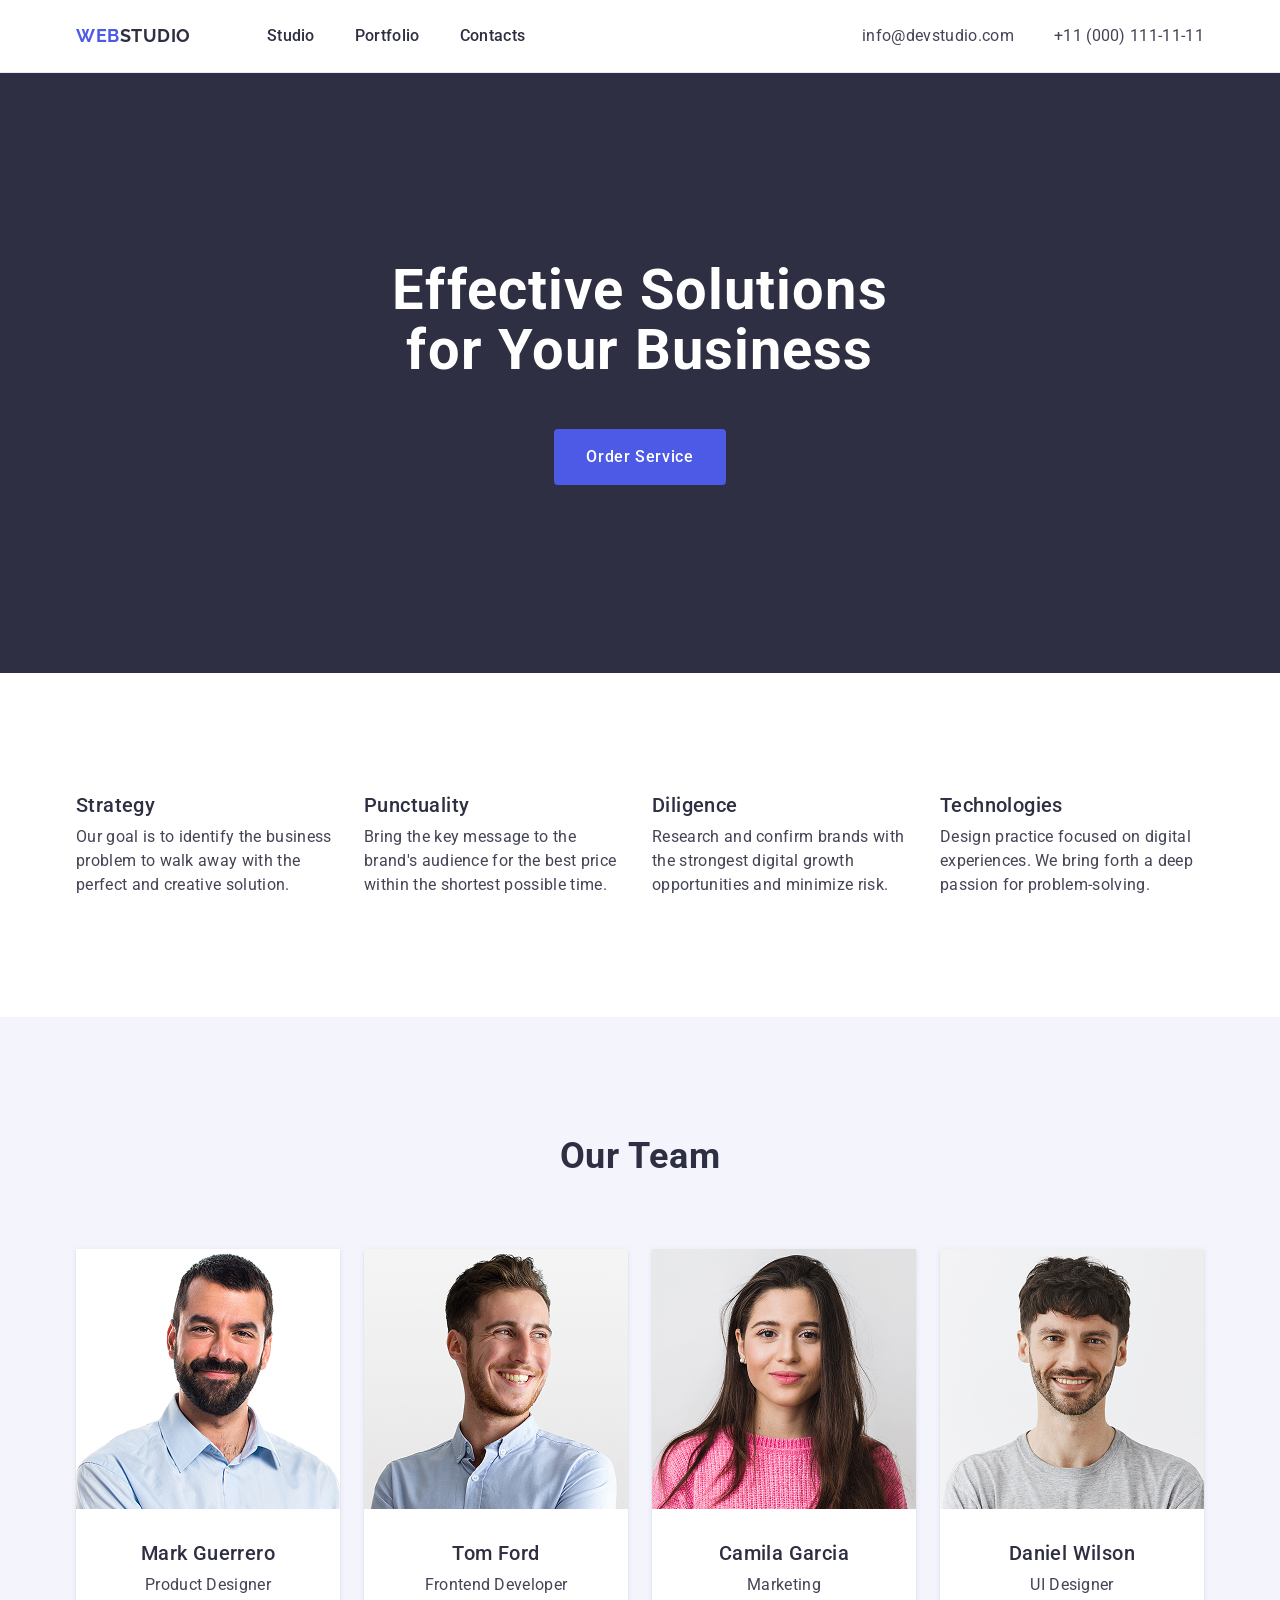
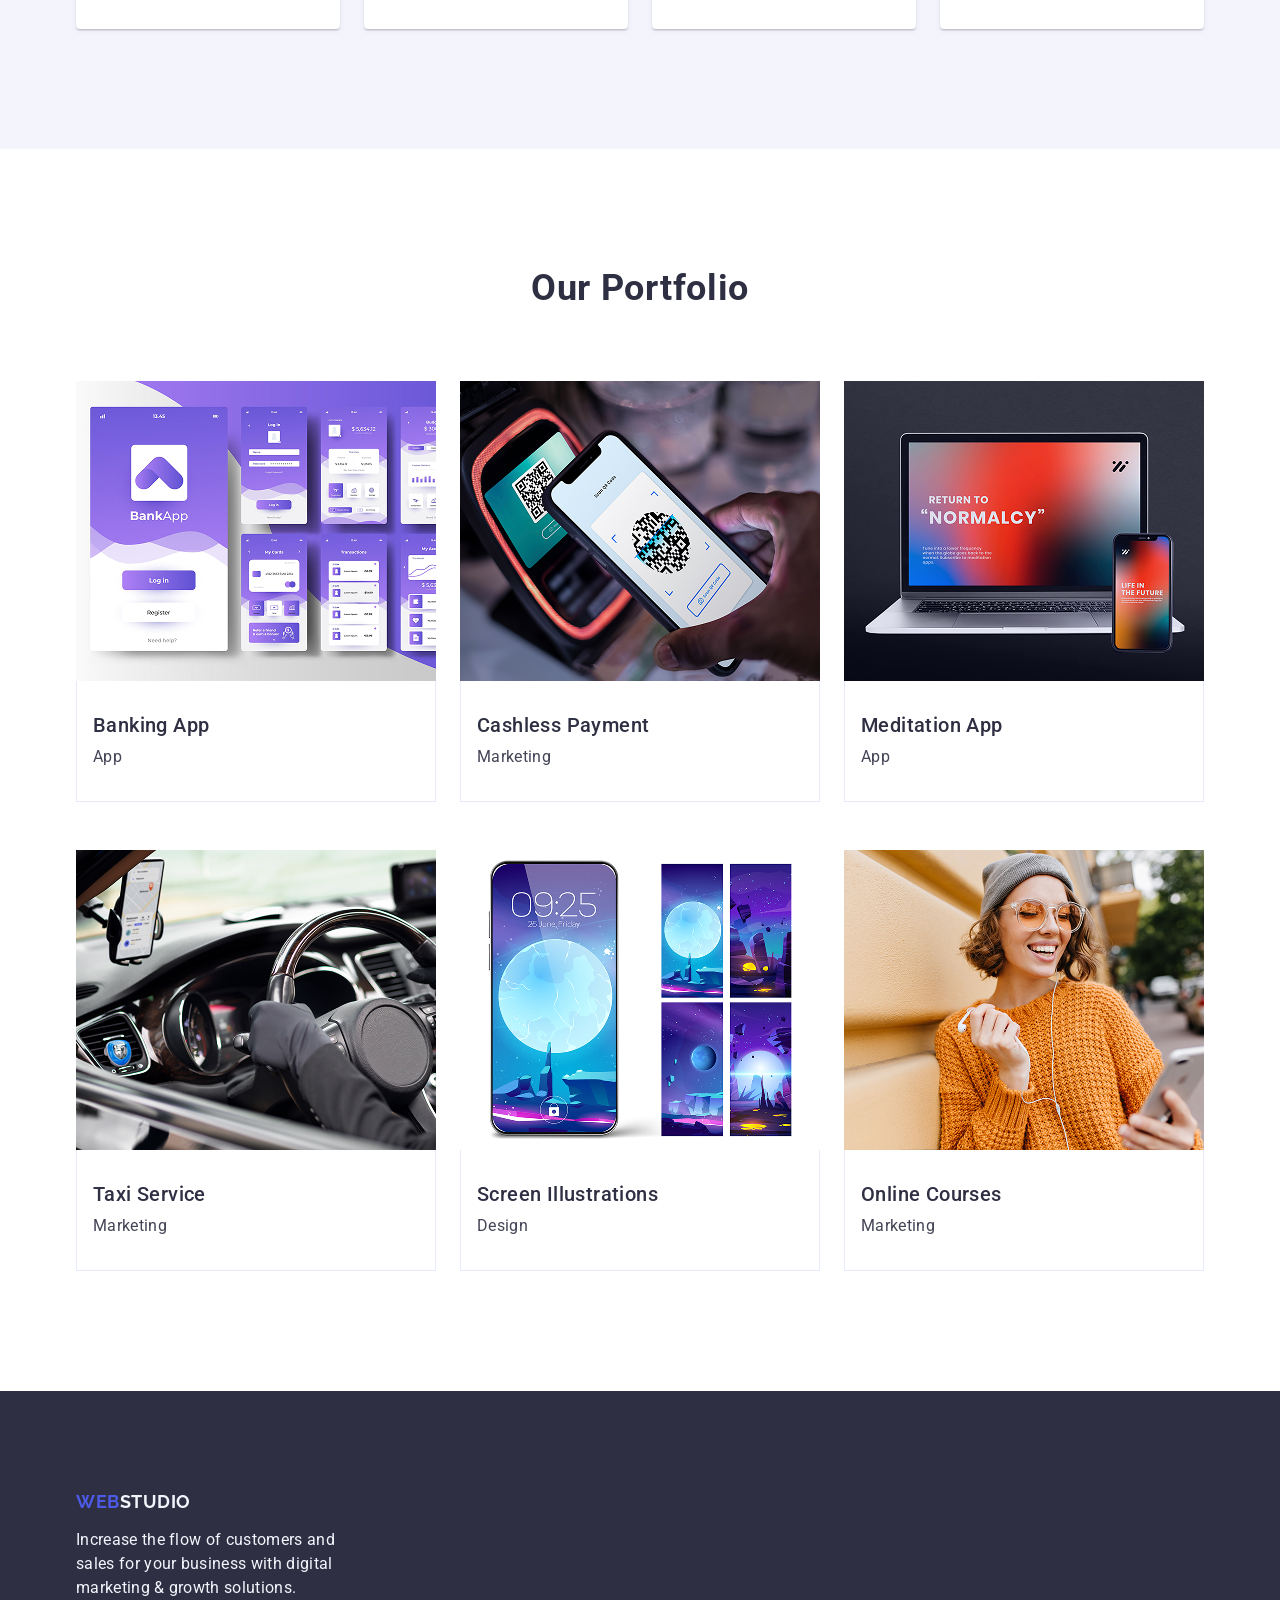
==== index.html @ d83f9cc7 "hw-02" ====
<!DOCTYPE html>
<html lang="en">
  <head>
    <meta charset="UTF-8" />
    <meta name="viewport" content="width=device-width, initial-scale=1.0" />
    <title>WebStudio</title>
    <link rel="preconnect" href="https://fonts.googleapis.com" />
    <link rel="preconnect" href="https://fonts.gstatic.com" crossorigin />
    <link
      href="https://fonts.googleapis.com/css2?family=Raleway:wght@700&family=Roboto:wght@400;500;700&display=swap"
      rel="stylesheet"
    />
    <link rel="stylesheet" href="./css/modern-normalize.css" />
    <link rel="stylesheet" href="./css/styles.css" />
  </head>
  <body>
    <!-- ========== HEADER ========== -->
    <header class="header">
      <div class="container header-container">
        <nav class="nav">
          <a class="logo" href="./index.html">
            <span class="logo-web">WEB</span>STUDIO
          </a>
          <ul class="nav-list">
            <li class="nav-item">
              <a class="nav-link" href="./index.html">Studio</a>
            </li>
            <li class="nav-item">
              <a class="nav-link" href="#">Portfolio</a>
            </li>
            <li class="nav-item">
              <a class="nav-link" href="#">Contacts</a>
            </li>
          </ul>
        </nav>
        <address class="contacts">
          <ul class="contacts-list">
            <li class="contacts-item">
              <a class="contacts-link" href="mailto:info@devstudio.com"
                >info@devstudio.com</a
              >
            </li>
            <li class="contacts-item">
              <a class="contacts-link" href="tel:+110001111111"
                >+11 (000) 111-11-11</a
              >
            </li>
          </ul>
        </address>
      </div>
    </header>

    <main>
      <!-- ========== HERO ========== -->
      <section class="hero">
        <div class="container hero-container">
          <h1 class="hero-title">Effective Solutions for Your Business</h1>
          <button class="btn" type="button">Order Service</button>
        </div>
      </section>

      <!-- ========== FEATURES ========== -->
      <section class="features">
        <div class="container">
          <ul class="features-list">
            <li class="features-item">
              <h3 class="features-title">Strategy</h3>
              <p class="features-text">
                Our goal is to identify the business problem to walk away with
                the perfect and creative solution.
              </p>
            </li>
            <li class="features-item">
              <h3 class="features-title">Punctuality</h3>
              <p class="features-text">
                Bring the key message to the brand's audience for the best price
                within the shortest possible time.
              </p>
            </li>
            <li class="features-item">
              <h3 class="features-title">Diligence</h3>
              <p class="features-text">
                Research and confirm brands with the strongest digital growth
                opportunities and minimize risk.
              </p>
            </li>
            <li class="features-item">
              <h3 class="features-title">Technologies</h3>
              <p class="features-text">
                Design practice focused on digital experiences. We bring forth a
                deep passion for problem-solving.
              </p>
            </li>
          </ul>
        </div>
      </section>

      <!-- ========== OUR TEAM ========== -->
      <section class="team">
        <div class="container">
          <h2 class="section-title">Our Team</h2>
          <ul class="team-list">
            <li class="team-card">
              <img
                class="team-img"
                src="./images/mark-guerrero.jpg"
                alt="Mark Guerrero"
                width="264"
              />
              <div class="team-info">
                <h3 class="team-name">Mark Guerrero</h3>
                <p class="team-role">Product Designer</p>
              </div>
            </li>
            <li class="team-card">
              <img
                class="team-img"
                src="./images/tom-ford.jpg"
                alt="Tom Ford"
                width="264"
              />
              <div class="team-info">
                <h3 class="team-name">Tom Ford</h3>
                <p class="team-role">Frontend Developer</p>
              </div>
            </li>
            <li class="team-card">
              <img
                class="team-img"
                src="./images/camila-garcia.jpg"
                alt="Camila Garcia"
                width="264"
              />
              <div class="team-info">
                <h3 class="team-name">Camila Garcia</h3>
                <p class="team-role">Marketing</p>
              </div>
            </li>
            <li class="team-card">
              <img
                class="team-img"
                src="./images/daniel-wilson.jpg"
                alt="Daniel Wilson"
                width="264"
              />
              <div class="team-info">
                <h3 class="team-name">Daniel Wilson</h3>
                <p class="team-role">UI Designer</p>
              </div>
            </li>
          </ul>
        </div>
      </section>

      <!-- ========== OUR PORTFOLIO ========== -->
      <section class="portfolio">
        <div class="container">
          <h2 class="section-title">Our Portfolio</h2>
          <ul class="portfolio-list">
            <li class="portfolio-card">
              <img
                class="portfolio-img"
                src="./images/banking-app.jpg"
                alt="Banking App"
                width="360"
              />
              <div class="portfolio-info">
                <h3 class="portfolio-title">Banking App</h3>
                <p class="portfolio-category">App</p>
              </div>
            </li>
            <li class="portfolio-card">
              <img
                class="portfolio-img"
                src="./images/cashless-payment.jpg"
                alt="Cashless Payment"
                width="360"
              />
              <div class="portfolio-info">
                <h3 class="portfolio-title">Cashless Payment</h3>
                <p class="portfolio-category">Marketing</p>
              </div>
            </li>
            <li class="portfolio-card">
              <img
                class="portfolio-img"
                src="./images/meditation-app.jpg"
                alt="Meditation App"
                width="360"
              />
              <div class="portfolio-info">
                <h3 class="portfolio-title">Meditation App</h3>
                <p class="portfolio-category">App</p>
              </div>
            </li>
            <li class="portfolio-card">
              <img
                class="portfolio-img"
                src="./images/taxi-service.jpg"
                alt="Taxi Service"
                width="360"
              />
              <div class="portfolio-info">
                <h3 class="portfolio-title">Taxi Service</h3>
                <p class="portfolio-category">Marketing</p>
              </div>
            </li>
            <li class="portfolio-card">
              <img
                class="portfolio-img"
                src="./images/screen-illustrations.jpg"
                alt="Screen Illustrations"
                width="360"
              />
              <div class="portfolio-info">
                <h3 class="portfolio-title">Screen Illustrations</h3>
                <p class="portfolio-category">Design</p>
              </div>
            </li>
            <li class="portfolio-card">
              <img
                class="portfolio-img"
                src="./images/online-courses.jpg"
                alt="Online Courses"
                width="360"
              />
              <div class="portfolio-info">
                <h3 class="portfolio-title">Online Courses</h3>
                <p class="portfolio-category">Marketing</p>
              </div>
            </li>
          </ul>
        </div>
      </section>
    </main>

    <!-- ========== FOOTER ========== -->
    <footer class="footer">
      <div class="container">
        <a class="logo logo-footer" href="./index.html">
          <span class="logo-web">WEB</span>STUDIO
        </a>
        <p class="footer-text">
          Increase the flow of customers and sales for your business with
          digital marketing &amp; growth solutions.
        </p>
      </div>
    </footer>
  </body>
</html>
---- css/styles.css ----
/* ===========================
   BASE
=========================== */

body {
  font-family: "Roboto", sans-serif;
  color: #434455;
  background-color: #ffffff;
}

ul {
  list-style: none;
  margin: 0;
  padding: 0;
}

a {
  text-decoration: none;
}

h1,
h2,
h3,
h4,
h5,
h6,
p {
  margin: 0;
}

img {
  display: block;
  max-width: 100%;
}

/* ===========================
   CONTAINER
=========================== */

.container {
  max-width: 1158px;
  margin: 0 auto;
  padding: 0 15px;
}

/* ===========================
   HEADER
=========================== */

.header {
  border-bottom: 1px solid #e7e9fc;
  box-shadow: 0 1px 6px 0 rgba(46, 47, 66, 0.08),
    0 1px 1px 0 rgba(46, 47, 66, 0.16), 0 2px 1px 0 rgba(46, 47, 66, 0.08);
}

.header-container {
  display: flex;
  align-items: center;
}

.nav {
  display: flex;
  align-items: center;
  margin-right: auto;
}

/* ===========================
   LOGO
=========================== */

.logo {
  font-family: "Raleway", sans-serif;
  font-weight: 700;
  font-size: 18px;
  line-height: 1.17;
  letter-spacing: 0.03em;
  text-transform: uppercase;
  color: #2e2f42;
  margin-right: 76px;
}

.logo-web {
  color: #4d5ae5;
}

.logo-footer {
  color: #f4f4fd;
  display: inline-block;
  margin-bottom: 16px;
}

/* ===========================
   NAV
=========================== */

.nav-list {
  display: flex;
  gap: 40px;
}

.nav-link {
  font-weight: 500;
  font-size: 16px;
  line-height: 1.5;
  letter-spacing: 0.02em;
  color: #2e2f42;
  padding: 24px 0;
  display: block;
  transition: color 250ms;
}

.nav-link:hover,
.nav-link:focus {
  color: #404bbf;
}

/* ===========================
   CONTACTS
=========================== */

.contacts {
  font-style: normal;
}

.contacts-list {
  display: flex;
  gap: 40px;
}

.contacts-link {
  font-size: 16px;
  line-height: 1.5;
  letter-spacing: 0.02em;
  color: #434455;
  padding: 24px 0;
  display: block;
  transition: color 250ms;
}

.contacts-link:hover,
.contacts-link:focus {
  color: #404bbf;
}

/* ===========================
   HERO
=========================== */

.hero {
  background-color: #2e2f42;
  padding: 188px 0;
  text-align: center;
}

.hero-title {
  font-weight: 700;
  font-size: 56px;
  line-height: 1.07;
  letter-spacing: 0.02em;
  color: #ffffff;
  max-width: 496px;
  margin: 0 auto 48px;
}

.btn {
  font-family: "Roboto", sans-serif;
  font-weight: 500;
  font-size: 16px;
  line-height: 1.5;
  letter-spacing: 0.04em;
  color: #ffffff;
  background-color: #4d5ae5;
  cursor: pointer;
  padding: 16px 32px;
  border: none;
  border-radius: 4px;
  min-width: 169px;
  transition: background-color 250ms;
}

.btn:hover,
.btn:focus {
  background-color: #404bbf;
}

/* ===========================
   FEATURES
=========================== */

.features {
  padding: 120px 0;
}

.features-list {
  display: flex;
  gap: 24px;
}

.features-item {
  flex-basis: calc((100% - 3 * 24px) / 4);
}

.features-title {
  font-weight: 500;
  font-size: 20px;
  line-height: 1.2;
  letter-spacing: 0.02em;
  color: #2e2f42;
  margin-bottom: 8px;
}

.features-text {
  font-size: 16px;
  line-height: 1.5;
  letter-spacing: 0.02em;
}

/* ===========================
   SECTION TITLE (shared)
=========================== */

.section-title {
  font-weight: 700;
  font-size: 36px;
  line-height: 1.11;
  letter-spacing: 0.02em;
  text-align: center;
  text-transform: capitalize;
  color: #2e2f42;
  margin-bottom: 72px;
}

/* ===========================
   OUR TEAM
=========================== */

.team {
  background-color: #f4f4fd;
  padding: 120px 0;
}

.team-list {
  display: flex;
  gap: 24px;
}

.team-card {
  background-color: #ffffff;
  border-radius: 0 0 4px 4px;
  box-shadow: 0 2px 1px 0 rgba(46, 47, 66, 0.08),
    0 1px 1px 0 rgba(46, 47, 66, 0.16), 0 1px 6px 0 rgba(46, 47, 66, 0.08);
  flex-basis: calc((100% - 3 * 24px) / 4);
}

.team-img {
  width: 100%;
}

.team-info {
  padding: 32px 0;
  text-align: center;
}

.team-name {
  font-weight: 500;
  font-size: 20px;
  line-height: 1.2;
  letter-spacing: 0.02em;
  color: #2e2f42;
  margin-bottom: 8px;
}

.team-role {
  font-size: 16px;
  line-height: 1.5;
  letter-spacing: 0.02em;
}

/* ===========================
   OUR PORTFOLIO
=========================== */

.portfolio {
  padding: 120px 0;
}

.portfolio-list {
  display: flex;
  flex-wrap: wrap;
  column-gap: 24px;
  row-gap: 48px;
}

.portfolio-card {
  flex-basis: calc((100% - 2 * 24px) / 3);
}

.portfolio-img {
  width: 100%;
}

.portfolio-info {
  padding: 32px 16px;
  border: 1px solid #e7e9fc;
  border-top: none;
}

.portfolio-title {
  font-weight: 500;
  font-size: 20px;
  line-height: 1.2;
  letter-spacing: 0.02em;
  color: #2e2f42;
  margin-bottom: 8px;
}

.portfolio-category {
  font-size: 16px;
  line-height: 1.5;
  letter-spacing: 0.02em;
}

/* ===========================
   FOOTER
=========================== */

.footer {
  background-color: #2e2f42;
  padding: 100px 0;
}

.footer-text {
  font-size: 16px;
  line-height: 1.5;
  letter-spacing: 0.02em;
  color: #f4f4fd;
  max-width: 264px;
}
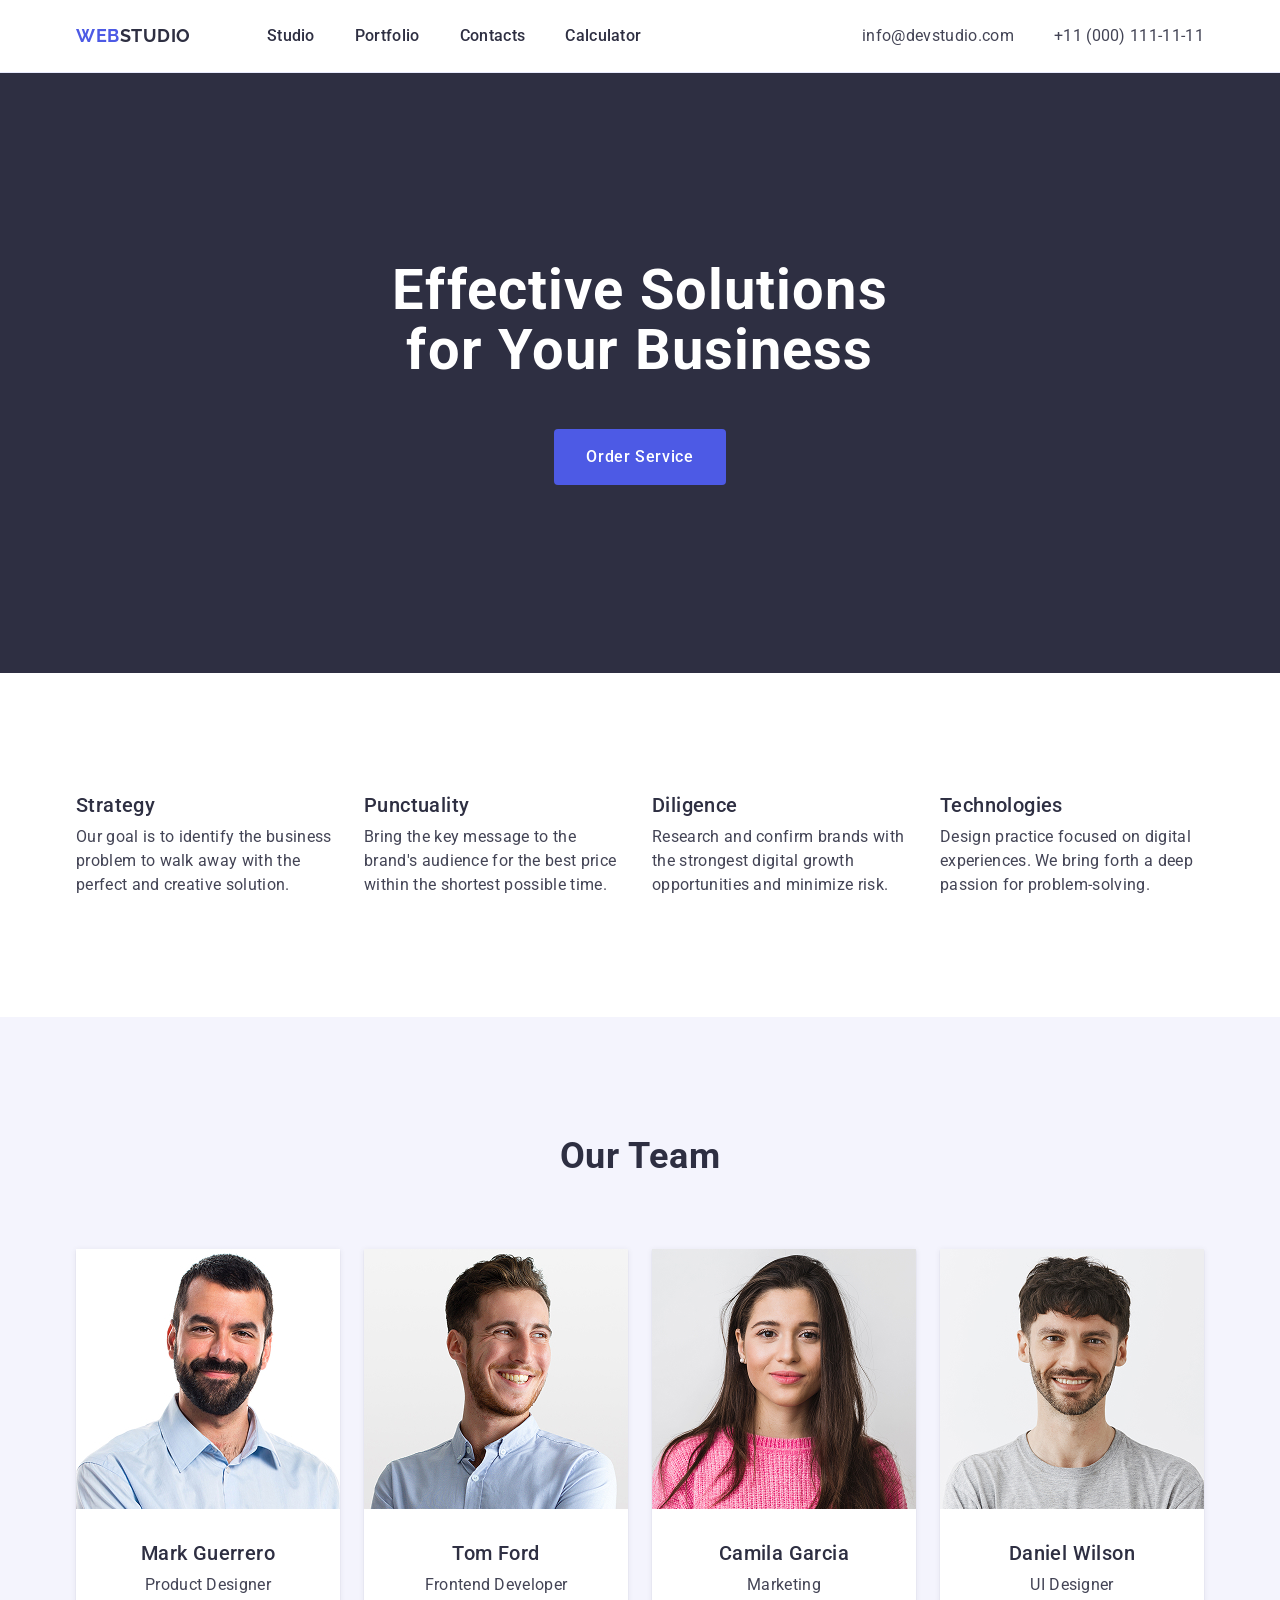
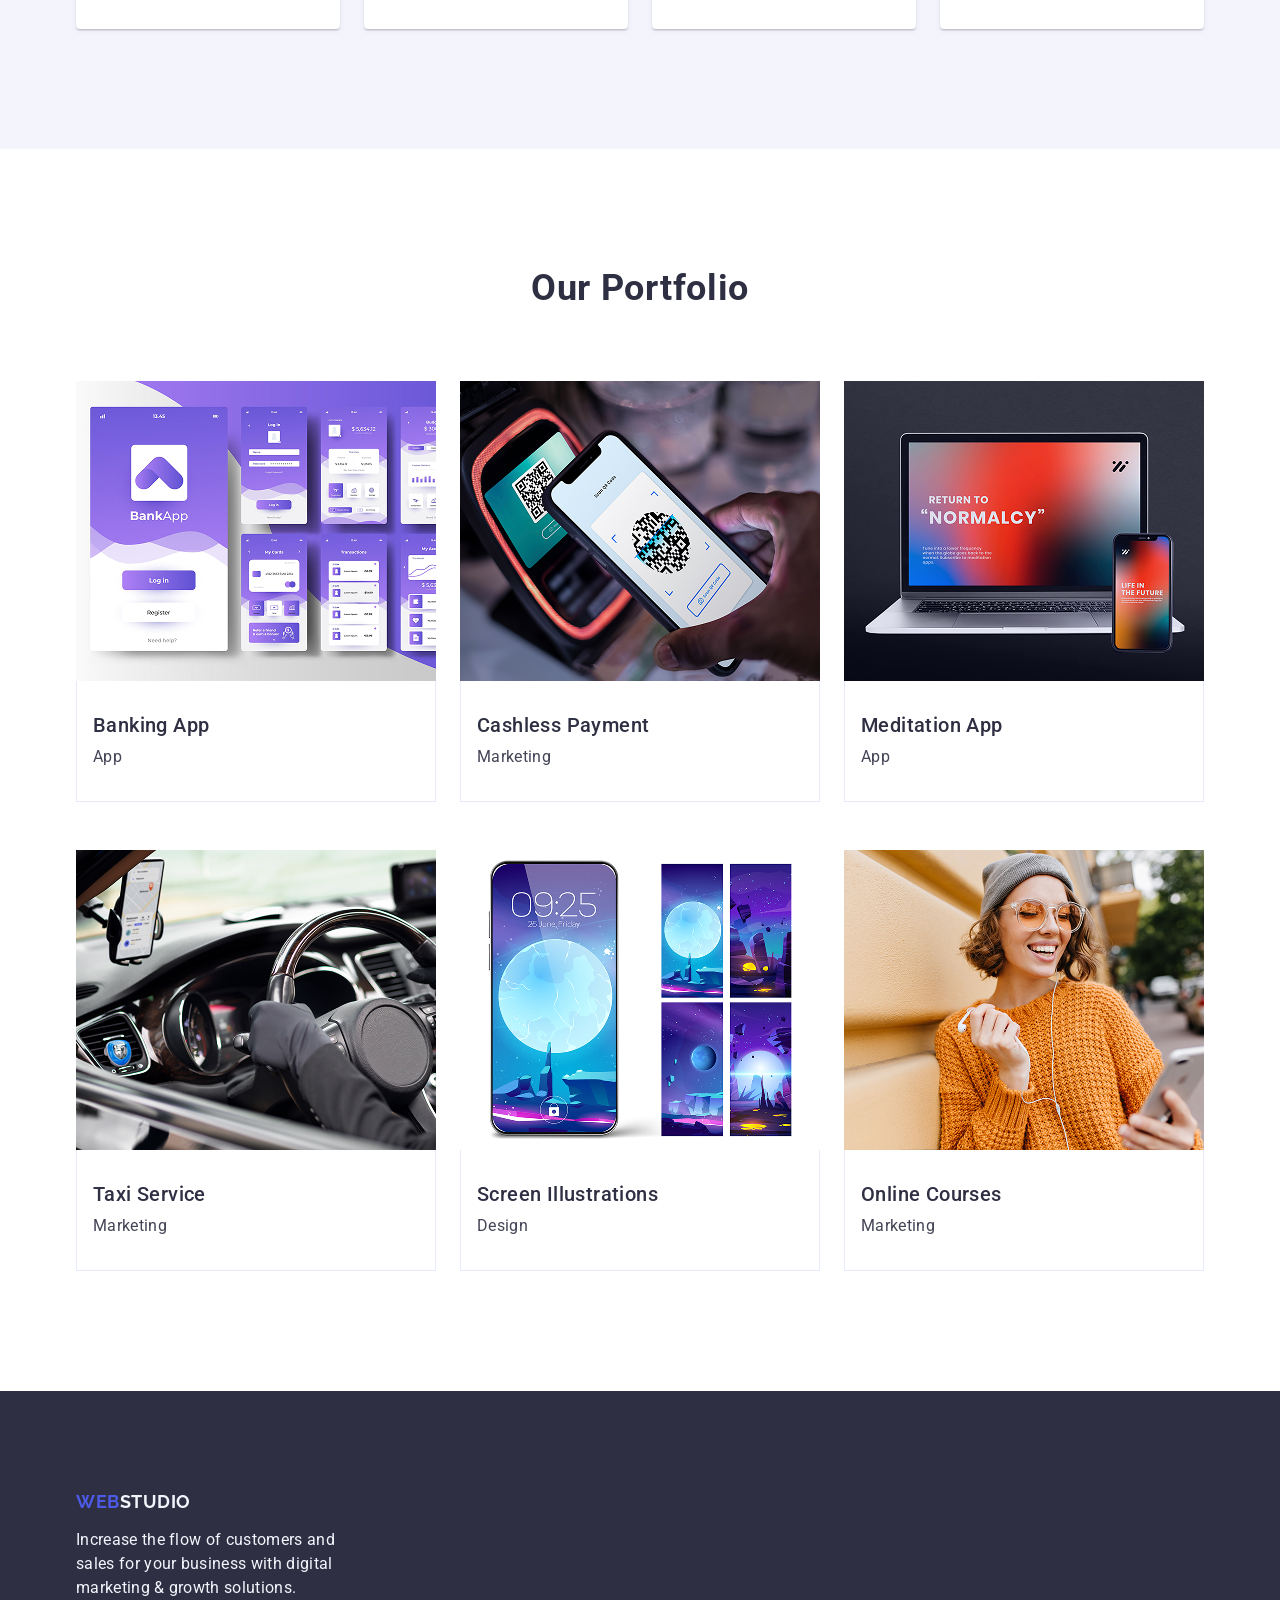
==== commit 2126b488: "Add JavaScript calculator (calculator.html, js/calculator.js, css/calculator.css) Co-authored-by: ba" ====
--- a/index.html
+++ b/index.html
@@ -31,6 +31,9 @@
             <li class="nav-item">
               <a class="nav-link" href="#">Contacts</a>
             </li>
+            <li class="nav-item">
+              <a class="nav-link" href="./calculator.html">Calculator</a>
+            </li>
           </ul>
         </nav>
         <address class="contacts">
